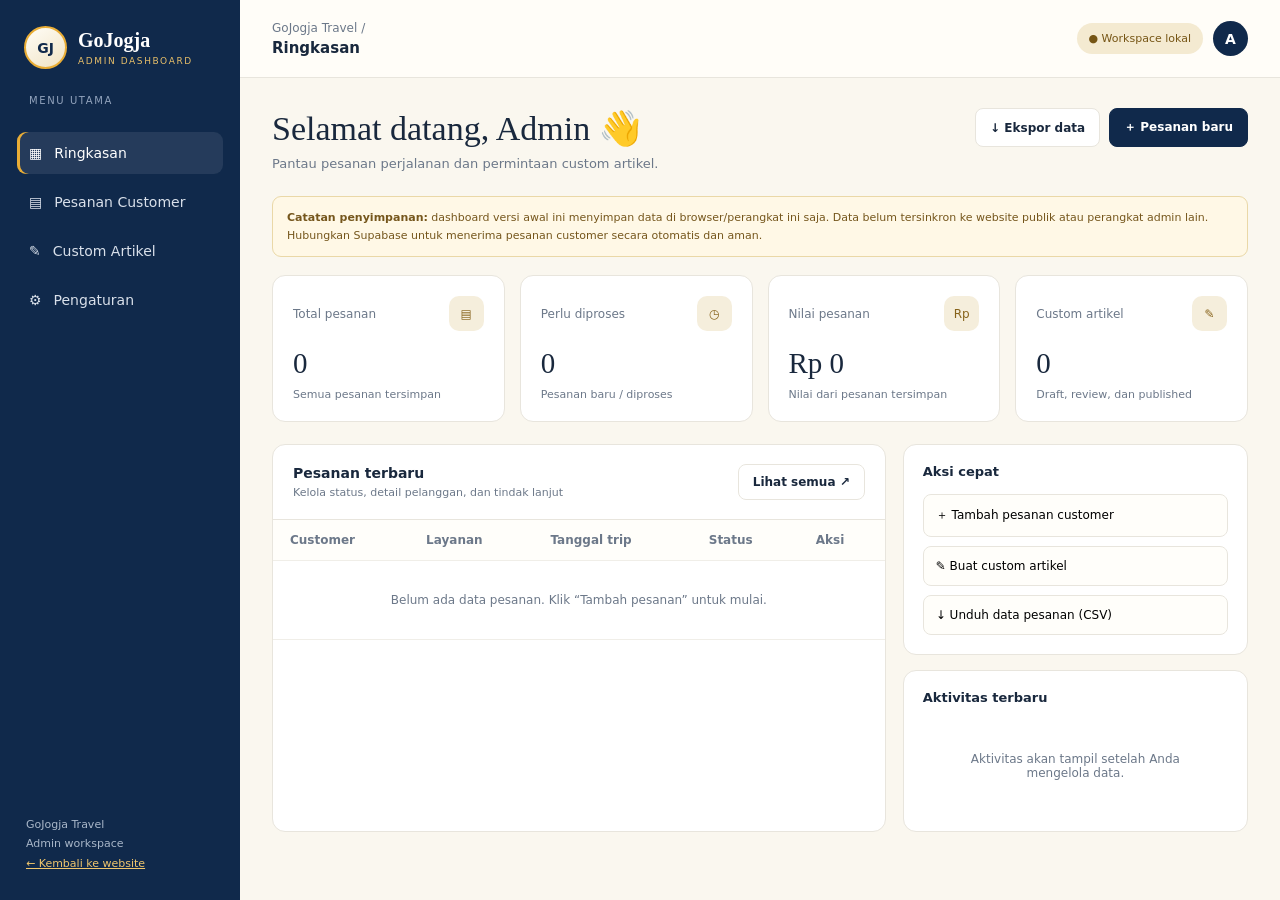
==== admin.html @ 38ef1071 "Add GoJogja Travel admin dashboard for customer orders and custom articles" ====
<!doctype html>
<html lang="id">
<head>
<meta charset="utf-8"><meta name="viewport" content="width=device-width,initial-scale=1">
<meta name="robots" content="noindex,nofollow"><meta name="theme-color" content="#10294b">
<title>Admin Dashboard — GoJogja Travel</title>
<style>
:root{--navy:#10294b;--gold:#e9ad36;--cream:#faf7ef;--ink:#19283d;--muted:#6c7889;--line:#e8e5dd;--white:#fff}*{box-sizing:border-box}body{margin:0;background:var(--cream);color:var(--ink);font:14px Inter,system-ui,-apple-system,Segoe UI,sans-serif}button,input,select,textarea{font:inherit}button{cursor:pointer}.layout{min-height:100vh;display:grid;grid-template-columns:240px 1fr}.side{background:var(--navy);color:white;padding:26px 17px;display:flex;flex-direction:column;gap:26px}.brand{display:flex;align-items:center;gap:11px;padding:0 7px}.brand-mark{width:43px;height:43px;border-radius:50%;background:linear-gradient(145deg,#fffdf7,#f0e3c4);color:var(--navy);border:2px solid var(--gold);display:grid;place-items:center;font-weight:900}.brand b{display:block;font:600 20px Georgia,serif}.brand small{display:block;color:#e8bf69;font-size:9px;letter-spacing:1.6px;margin-top:4px}.side-label{color:#93a4bd;font-size:10px;letter-spacing:1.6px;padding:0 12px}.nav{display:grid;gap:7px}.nav button{background:transparent;border:0;color:#d9e0ea;text-align:left;padding:13px 12px;border-radius:9px;display:flex;gap:12px;align-items:center}.nav button.active,.nav button:hover{background:#ffffff16;color:white}.nav button.active{box-shadow:inset 3px 0 var(--gold)}.side-foot{margin-top:auto;color:#a9b7c9;font-size:11px;line-height:1.8;padding:0 9px}.side-foot a{color:#f0c66c}.main{min-width:0}.top{height:78px;background:#fffdf8;border-bottom:1px solid var(--line);padding:0 32px;display:flex;align-items:center;justify-content:space-between;gap:20px}.crumb{font-size:12px;color:var(--muted)}.crumb b{color:var(--ink);font-size:15px;display:block;margin-top:4px}.top-actions{display:flex;align-items:center;gap:10px}.pill{background:#f4ead1;color:#765515;border-radius:30px;padding:9px 12px;font-size:11px}.avatar{width:35px;height:35px;background:var(--navy);color:white;border-radius:50%;display:grid;place-items:center;font-weight:700}.content{padding:30px 32px;max-width:1500px;margin:auto}.page-head{display:flex;justify-content:space-between;align-items:flex-start;gap:18px;margin-bottom:25px}.page-head h1{font:500 clamp(25px,3vw,34px) Georgia,serif;margin:0 0 8px}.page-head p{margin:0;color:var(--muted);font-size:13px}.btn{border:1px solid var(--line);background:white;padding:10px 14px;border-radius:8px;color:var(--ink);font-weight:650;font-size:12px}.btn.primary{background:var(--navy);color:white;border-color:var(--navy)}.btn.gold{background:var(--gold);border-color:var(--gold)}.stats{display:grid;grid-template-columns:repeat(4,minmax(0,1fr));gap:15px;margin-bottom:22px}.stat,.panel{background:white;border:1px solid var(--line);border-radius:13px;padding:20px}.stat-top{display:flex;align-items:center;justify-content:space-between;color:var(--muted);font-size:12px}.stat-icon{width:35px;height:35px;background:#f5eedc;border-radius:10px;display:grid;place-items:center;color:#87631b}.stat strong{display:block;font:500 29px Georgia,serif;margin:16px 0 5px}.stat small{color:var(--muted);font-size:11px}.grid{display:grid;grid-template-columns:minmax(0,1.6fr) minmax(270px,.9fr);gap:17px}.panel{padding:0;overflow:hidden}.panel-head{display:flex;align-items:center;justify-content:space-between;padding:19px 20px;border-bottom:1px solid var(--line);gap:12px}.panel-head h2{font-size:14px;margin:0}.panel-head p{font-size:11px;color:var(--muted);margin:5px 0 0}.table-wrap{overflow:auto}table{width:100%;border-collapse:collapse;white-space:nowrap}th,td{text-align:left;padding:13px 17px;border-bottom:1px solid #f0eee8;font-size:12px}th{color:var(--muted);font-weight:600;background:#fffefa}td{vertical-align:middle}.customer{font-weight:700}.sub{display:block;color:var(--muted);font-size:10px;margin-top:4px}.status{display:inline-block;border-radius:30px;padding:6px 9px;font-size:10px;font-weight:700;background:#f3ead2;color:#805c13}.status.Baru{background:#e9f1ff;color:#295a9d}.status.Diproses{background:#fff0d5;color:#8a5c00}.status.Selesai{background:#e0f4e8;color:#1c7040}.status.Dibatalkan{background:#fde8e7;color:#a33c36}.status.Published{background:#e0f4e8;color:#1c7040}.status.Draft{background:#edf0f4;color:#576477}.status.Review{background:#fff0d5;color:#8a5c00}.filters{display:flex;gap:8px;flex-wrap:wrap;padding:14px 17px;border-bottom:1px solid var(--line)}input,select,textarea{width:100%;border:1px solid #deded9;border-radius:8px;padding:10px 11px;background:white;color:var(--ink);outline:none}input:focus,select:focus,textarea:focus{border-color:#b88a2e;box-shadow:0 0 0 3px #e9ad3622}.filters input{max-width:260px}.filters select{max-width:170px}.side-card{padding:19px}.side-card h3{font-size:13px;margin:0 0 15px}.activity{display:grid;gap:17px}.activity-item{display:flex;gap:11px;font-size:12px;line-height:1.5}.dot{width:9px;height:9px;border-radius:50%;background:var(--gold);margin-top:5px;flex-shrink:0}.activity-item small{display:block;color:var(--muted);font-size:10px;margin-top:4px}.quick{display:grid;gap:9px}.quick button{text-align:left;display:flex;align-items:center;gap:10px;padding:12px;border:1px solid var(--line);background:#fffefa;border-radius:8px;font-size:12px}.quick button:hover{border-color:#cba34e}.section-hidden{display:none!important}.toolbar{display:flex;gap:9px;flex-wrap:wrap}.article-list{display:grid;gap:10px;padding:16px}.article-row{border:1px solid var(--line);border-radius:10px;padding:14px;display:flex;align-items:center;gap:13px;justify-content:space-between}.article-row h3{font-size:13px;margin:0 0 5px}.article-row p{font-size:11px;color:var(--muted);margin:0}.article-actions{display:flex;gap:7px;flex-shrink:0}.empty{padding:32px;text-align:center;color:var(--muted);font-size:12px}.notice{border:1px solid #ead8a7;background:#fff8e6;padding:12px 14px;border-radius:9px;font-size:11px;line-height:1.6;color:#75561c;margin-bottom:18px}.modal-backdrop{position:fixed;inset:0;background:#07162bc4;display:none;align-items:center;justify-content:center;padding:18px;z-index:10}.modal-backdrop.open{display:flex}.modal{width:min(620px,100%);max-height:90vh;overflow:auto;background:#fffdf8;border-radius:15px;padding:23px}.modal-head{display:flex;justify-content:space-between;align-items:center;margin-bottom:18px}.modal-head h2{font:500 23px Georgia,serif;margin:0}.x{border:0;background:transparent;font-size:24px}.form-grid{display:grid;grid-template-columns:1fr 1fr;gap:13px}.field{display:grid;gap:6px;font-size:11px;font-weight:700;color:#566173}.field.full{grid-column:1/-1}.field textarea{min-height:100px;resize:vertical}.modal-actions{display:flex;justify-content:flex-end;gap:8px;margin-top:18px}.toast{position:fixed;bottom:22px;right:22px;background:var(--navy);color:white;padding:13px 17px;border-radius:9px;box-shadow:0 10px 35px #0002;display:none;z-index:20;font-size:12px}.toast.show{display:block}.mobile-menu{display:none}
@media(max-width:1000px){.layout{grid-template-columns:205px 1fr}.content{padding:24px 20px}.top{padding:0 20px}.stats{grid-template-columns:repeat(2,minmax(0,1fr))}.grid{grid-template-columns:1fr}.grid .side-panels{display:grid;grid-template-columns:1fr 1fr;gap:15px}}
@media(max-width:680px){.layout{display:block}.side{position:fixed;z-index:8;inset:0 auto 0 0;width:260px;transform:translateX(-105%);transition:transform .2s;box-shadow:15px 0 40px #0002}.side.open{transform:translateX(0)}.mobile-menu{display:inline-block;border:1px solid var(--line);background:white;border-radius:8px;padding:8px 10px}.top{height:68px;padding:0 14px}.top-actions .pill{display:none}.crumb{display:none}.content{padding:22px 13px}.page-head{align-items:center}.page-head p{line-height:1.5}.page-head .btn{white-space:nowrap}.stats{gap:9px}.stat{padding:14px}.stat strong{font-size:25px;margin:13px 0 4px}.stat-top{font-size:10px}.stat-icon{width:29px;height:29px}.grid .side-panels{grid-template-columns:1fr}.form-grid{grid-template-columns:1fr}.field.full{grid-column:auto}.panel-head{padding:15px}.filters{padding:12px}.filters input,.filters select{max-width:none;flex:1;min-width:130px}.article-row{align-items:flex-start;flex-direction:column}.article-actions{width:100%}.article-actions .btn{flex:1}.page-head .toolbar{flex-direction:column}.page-head .toolbar .btn{width:100%}}
</style>
</head>
<body>
<div class="layout">
<aside class="side" id="sidebar"><div class="brand"><div class="brand-mark">GJ</div><div><b>GoJogja</b><small>ADMIN DASHBOARD</small></div></div>
<div class="side-label">MENU UTAMA</div><nav class="nav"><button class="active" data-view="overview">▦ <span>Ringkasan</span></button><button data-view="orders">▤ <span>Pesanan Customer</span></button><button data-view="articles">✎ <span>Custom Artikel</span></button><button data-view="settings">⚙ <span>Pengaturan</span></button></nav>
<div class="side-foot">GoJogja Travel<br>Admin workspace<br><a href="index.html">← Kembali ke website</a></div></aside>
<div class="main"><header class="top"><div style="display:flex;align-items:center;gap:12px"><button class="mobile-menu" id="mobileMenu" aria-label="Buka menu">☰</button><div class="crumb">GoJogja Travel / <b id="crumbTitle">Ringkasan</b></div></div><div class="top-actions"><span class="pill">● Workspace lokal</span><div class="avatar">A</div></div></header>
<main class="content">
<section id="view-overview">
<div class="page-head"><div><h1>Selamat datang, Admin 👋</h1><p>Pantau pesanan perjalanan dan permintaan custom artikel.</p></div><div class="toolbar"><button class="btn" id="exportAll">↓ Ekspor data</button><button class="btn primary" id="newOrderTop">＋ Pesanan baru</button></div></div>
<div class="notice"><b>Catatan penyimpanan:</b> dashboard versi awal ini menyimpan data di browser/perangkat ini saja. Data belum tersinkron ke website publik atau perangkat admin lain. Hubungkan Supabase untuk menerima pesanan customer secara otomatis dan aman.</div>
<div class="stats"><div class="stat"><div class="stat-top">Total pesanan <span class="stat-icon">▤</span></div><strong id="statOrders">0</strong><small>Semua pesanan tersimpan</small></div><div class="stat"><div class="stat-top">Perlu diproses <span class="stat-icon">◷</span></div><strong id="statPending">0</strong><small>Pesanan baru / diproses</small></div><div class="stat"><div class="stat-top">Nilai pesanan <span class="stat-icon">Rp</span></div><strong id="statRevenue">Rp0</strong><small>Nilai dari pesanan tersimpan</small></div><div class="stat"><div class="stat-top">Custom artikel <span class="stat-icon">✎</span></div><strong id="statArticles">0</strong><small>Draft, review, dan published</small></div></div>
<div class="grid"><div class="panel"><div class="panel-head"><div><h2>Pesanan terbaru</h2><p>Kelola status, detail pelanggan, dan tindak lanjut</p></div><button class="btn" data-goto="orders">Lihat semua ↗</button></div><div class="table-wrap"><table><thead><tr><th>Customer</th><th>Layanan</th><th>Tanggal trip</th><th>Status</th><th>Aksi</th></tr></thead><tbody id="recentRows"></tbody></table></div></div>
<div class="side-panels"><div class="panel side-card"><h3>Aksi cepat</h3><div class="quick"><button id="quickOrder">＋ Tambah pesanan customer</button><button id="quickArticle">✎ Buat custom artikel</button><button id="quickExport">↓ Unduh data pesanan (CSV)</button></div></div><div class="panel side-card" style="margin-top:15px"><h3>Aktivitas terbaru</h3><div class="activity" id="activity"><div class="empty">Aktivitas akan tampil setelah Anda mengelola data.</div></div></div></div></div>
</section>
<section id="view-orders" class="section-hidden">
<div class="page-head"><div><h1>Pesanan Customer</h1><p>Catat permintaan perjalanan dan perbarui progresnya.</p></div><div class="toolbar"><button class="btn" id="exportOrders">↓ Ekspor CSV</button><button class="btn primary" id="newOrder">＋ Tambah pesanan</button></div></div>
<div class="notice">Pesanan yang dikirim melalui formulir publik saat ini membuka WhatsApp. Agar pesanan masuk otomatis ke daftar ini, formulir website perlu dihubungkan ke database backend (misalnya Supabase).</div>
<div class="panel"><div class="filters"><input id="orderSearch" placeholder="Cari nama, ID, WhatsApp…"><select id="statusFilter"><option value="">Semua status</option><option>Baru</option><option>Diproses</option><option>Selesai</option><option>Dibatalkan</option></select><select id="serviceFilter"><option value="">Semua layanan</option><option>Paket wisata</option><option>Private trip</option><option>Travel antar kota</option><option>Airport transfer</option><option>Custom trip</option></select></div><div class="table-wrap"><table><thead><tr><th>ID / Customer</th><th>Kontak</th><th>Layanan</th><th>Tanggal</th><th>Jumlah</th><th>Estimasi</th><th>Status</th><th>Aksi</th></tr></thead><tbody id="orderRows"></tbody></table></div></div>
</section>
<section id="view-articles" class="section-hidden">
<div class="page-head"><div><h1>Custom Artikel</h1><p>Kelola brief artikel dari customer, status penulisan, dan publikasi.</p></div><div class="toolbar"><button class="btn primary" id="newArticle">＋ Buat artikel</button></div></div>
<div class="notice">Artikel yang dibuat di sini tersimpan sebagai data dashboard lokal. Tombol publikasi belum mengunggah artikel ke website; integrasi CMS atau GitHub diperlukan untuk publikasi otomatis.</div>
<div class="panel"><div class="filters"><input id="articleSearch" placeholder="Cari judul, customer, kata kunci…"><select id="articleStatusFilter"><option value="">Semua status</option><option>Draft</option><option>Review</option><option>Published</option></select></div><div class="article-list" id="articleRows"></div></div>
</section>
<section id="view-settings" class="section-hidden">
<div class="page-head"><div><h1>Pengaturan</h1><p>Preferensi dashboard dan ekspor cadangan data.</p></div></div>
<div class="panel side-card"><h3>Profil workspace</h3><p style="color:var(--muted);font-size:12px;line-height:1.8">GoJogja Travel · Admin Dashboard<br>Versi awal tanpa autentikasi backend.</p><div class="notice">Penting: jangan gunakan dashboard ini untuk menyimpan data sensitif customer di komputer bersama. Sebelum dipakai operasional sungguhan, aktifkan login admin, aturan akses database, dan backup.</div><div class="toolbar"><button class="btn primary" id="settingsExport">Ekspor backup JSON</button><button class="btn" id="clearDemo">Hapus semua data lokal</button></div></div>
</section>
</main></div></div>
<div class="modal-backdrop" id="orderModal"><div class="modal"><div class="modal-head"><h2 id="orderModalTitle">Tambah pesanan</h2><button class="x" data-close="orderModal">×</button></div><form id="orderForm"><input type="hidden" id="orderId"><div class="form-grid"><label class="field">Nama customer<input id="customer" required placeholder="Nama lengkap"></label><label class="field">WhatsApp<input id="phone" placeholder="08xxxxxxxxxx"></label><label class="field">Layanan<select id="serviceInput"><option>Paket wisata</option><option>Private trip</option><option>Travel antar kota</option><option>Airport transfer</option><option>Custom trip</option></select></label><label class="field">Tanggal perjalanan<input id="tripDate" type="date"></label><label class="field">Jumlah wisatawan<input id="travellers" placeholder="Contoh: 4 orang"></label><label class="field">Estimasi harga (Rp)<input id="price" type="number" min="0" step="1000" placeholder="0"></label><label class="field">Status<select id="orderStatus"><option>Baru</option><option>Diproses</option><option>Selesai</option><option>Dibatalkan</option></select></label><label class="field">Sumber pesanan<select id="source"><option>WhatsApp</option><option>Website</option><option>Instagram</option><option>Lainnya</option></select></label><label class="field full">Catatan / kebutuhan customer<textarea id="orderNotes" placeholder="Destinasi, penjemputan, kebutuhan khusus, dan lain-lain"></textarea></label></div><div class="modal-actions"><button type="button" class="btn" data-close="orderModal">Batal</button><button class="btn primary" type="submit">Simpan pesanan</button></div></form></div></div>
<div class="modal-backdrop" id="articleModal"><div class="modal"><div class="modal-head"><h2 id="articleModalTitle">Buat custom artikel</h2><button class="x" data-close="articleModal">×</button></div><form id="articleForm"><input type="hidden" id="articleId"><div class="form-grid"><label class="field">Nama customer<input id="articleCustomer" required placeholder="Nama pemesan"></label><label class="field">Kontak WhatsApp<input id="articlePhone" placeholder="08xxxxxxxxxx"></label><label class="field full">Judul artikel<input id="articleTitle" required placeholder="Judul atau topik artikel"></label><label class="field">Kategori<select id="articleCategory"><option>Travel & Wisata</option><option>SEO & Blog</option><option>Promosi Bisnis</option><option>Berita</option><option>Lainnya</option></select></label><label class="field">Kata kunci SEO<input id="articleKeywords" placeholder="wisata Jogja, paket tour"></label><label class="field">Status<select id="articleStatus"><option>Draft</option><option>Review</option><option>Published</option></select></label><label class="field">Deadline<input id="articleDeadline" type="date"></label><label class="field full">Brief / isi artikel<textarea id="articleBody" placeholder="Tujuan artikel, gaya bahasa, panjang, referensi, tautan, CTA…"></textarea></label></div><div class="modal-actions"><button type="button" class="btn" data-close="articleModal">Batal</button><button class="btn primary" type="submit">Simpan artikel</button></div></form></div></div>
<div class="toast" id="toast"></div>
<script>
(function(){
const $=id=>document.getElementById(id), keyOrders='gojogja_admin_orders_v1',keyArticles='gojogja_admin_articles_v1',keyActivity='gojogja_admin_activity_v1';
let orders=load(keyOrders,[]),articles=load(keyArticles,[]),activity=load(keyActivity,[]);
function load(k,f){try{return JSON.parse(localStorage.getItem(k))||f}catch{return f}}
function save(){localStorage.setItem(keyOrders,JSON.stringify(orders));localStorage.setItem(keyArticles,JSON.stringify(articles));localStorage.setItem(keyActivity,JSON.stringify(activity))}
function esc(v){return String(v??'').replace(/[&<>"']/g,c=>({'&':'&amp;','<':'&lt;','>':'&gt;','"':'&quot;',"'":'&#39;'}[c]))}
function money(n){return new Intl.NumberFormat('id-ID',{style:'currency',currency:'IDR',maximumFractionDigits:0}).format(Number(n)||0)}
function date(v){if(!v)return '—';try{return new Date(v+'T00:00:00').toLocaleDateString('id-ID',{day:'numeric',month:'short',year:'numeric'})}catch{return v}}
function id(prefix){return prefix+'-'+Date.now().toString().slice(-7)}
function notify(s){$('toast').textContent=s;$('toast').classList.add('show');setTimeout(()=>$('toast').classList.remove('show'),2500)}
function log(s){activity.unshift({text:s,at:new Date().toISOString()});activity=activity.slice(0,8);save()}
function status(s){return '<span class="status '+esc(s)+'">'+esc(s)+'</span>'}
function show(view){document.querySelectorAll('[id^="view-"]').forEach(n=>n.classList.add('section-hidden'));$('view-'+view).classList.remove('section-hidden');document.querySelectorAll('[data-view]').forEach(b=>b.classList.toggle('active',b.dataset.view===view));$('crumbTitle').textContent=({overview:'Ringkasan',orders:'Pesanan Customer',articles:'Custom Artikel',settings:'Pengaturan'})[view];$('sidebar').classList.remove('open');render()}
document.querySelectorAll('[data-view]').forEach(b=>b.addEventListener('click',()=>show(b.dataset.view)));document.querySelectorAll('[data-goto]').forEach(b=>b.addEventListener('click',()=>show(b.dataset.goto)));$('mobileMenu').onclick=()=>$('sidebar').classList.toggle('open');
function render(){renderStats();renderOrders();renderRecent();renderArticles();renderActivity()}
function renderStats(){$('statOrders').textContent=orders.length;$('statPending').textContent=orders.filter(o=>['Baru','Diproses'].includes(o.status)).length;$('statRevenue').textContent=money(orders.reduce((s,o)=>s+(Number(o.price)||0),0));$('statArticles').textContent=articles.length}
function renderRecent(){let arr=orders.slice().reverse().slice(0,5);$('recentRows').innerHTML=arr.length?arr.map(o=>'<tr><td><span class="customer">'+esc(o.customer)+'</span><span class="sub">'+esc(o.id)+'</span></td><td>'+esc(o.service)+'</td><td>'+date(o.tripDate)+'</td><td>'+status(o.status)+'</td><td><button class="btn" data-edit-order="'+esc(o.id)+'">Detail</button></td></tr>').join(''):'<tr><td colspan="5" class="empty">Belum ada data pesanan. Klik “Tambah pesanan” untuk mulai.</td></tr>'}
function renderOrders(){let q=($('orderSearch').value||'').toLowerCase(),st=$('statusFilter').value,sv=$('serviceFilter').value;let arr=orders.filter(o=>(!q||[o.id,o.customer,o.phone].join(' ').toLowerCase().includes(q))&&(!st||o.status===st)&&(!sv||o.service===sv));$('orderRows').innerHTML=arr.length?arr.slice().reverse().map(o=>'<tr><td><b>'+esc(o.id)+'</b><span class="sub customer">'+esc(o.customer)+'</span></td><td>'+esc(o.phone||'—')+'</td><td>'+esc(o.service)+'</td><td>'+date(o.tripDate)+'</td><td>'+esc(o.travellers||'—')+'</td><td>'+money(o.price)+'</td><td>'+status(o.status)+'</td><td><div class="toolbar"><button class="btn" data-edit-order="'+esc(o.id)+'">Edit</button><button class="btn" data-wa="'+esc(o.id)+'">WA</button></div></td></tr>').join(''):'<tr><td colspan="8" class="empty">Tidak ada pesanan yang cocok.</td></tr>'}
function renderArticles(){let q=($('articleSearch').value||'').toLowerCase(),st=$('articleStatusFilter').value;let arr=articles.filter(a=>(!q||[a.title,a.customer,a.keywords].join(' ').toLowerCase().includes(q))&&(!st||a.status===st));$('articleRows').innerHTML=arr.length?arr.slice().reverse().map(a=>'<article class="article-row"><div><h3>'+esc(a.title)+'</h3><p>'+esc(a.customer)+' · '+esc(a.category)+' · Deadline: '+date(a.deadline)+' · '+status(a.status)+'</p><p style="margin-top:7px">SEO: '+esc(a.keywords||'Belum diisi')+'</p></div><div class="article-actions"><button class="btn" data-edit-article="'+esc(a.id)+'">Edit</button><button class="btn" data-copy-article="'+esc(a.id)+'">Salin brief</button><button class="btn" data-delete-article="'+esc(a.id)+'">Hapus</button></div></article>').join(''):'<div class="empty">Belum ada custom artikel. Klik “Buat artikel” untuk menambahkan permintaan.</div>'}
function renderActivity(){$('activity').innerHTML=activity.length?activity.slice(0,5).map(a=>'<div class="activity-item"><span class="dot"></span><div>'+esc(a.text)+'<small>'+new Date(a.at).toLocaleString('id-ID',{dateStyle:'medium',timeStyle:'short'})+'</small></div></div>').join(''):'<div class="empty">Aktivitas akan tampil setelah Anda mengelola data.</div>'}
function openModal(id){$(id).classList.add('open')}function closeModal(id){$(id).classList.remove('open')}document.querySelectorAll('[data-close]').forEach(b=>b.onclick=()=>closeModal(b.dataset.close));document.querySelectorAll('.modal-backdrop').forEach(m=>m.addEventListener('click',e=>{if(e.target===m)closeModal(m.id)}));
function resetOrder(){ $('orderForm').reset();$('orderId').value='';$('orderModalTitle').textContent='Tambah pesanan'}
function openOrder(oid){resetOrder();if(oid){let o=orders.find(x=>x.id===oid);if(!o)return;$('orderModalTitle').textContent='Edit '+o.id;['id','customer','phone','service','tripDate','travellers','price','status','source','notes'].forEach(k=>{let map={id:'orderId',service:'serviceInput',status:'orderStatus',notes:'orderNotes'};let el=$(map[k]||k);el.value=o[k]??''})}openModal('orderModal')}
$('newOrder').onclick=$('newOrderTop').onclick=$('quickOrder').onclick=()=>openOrder();
$('orderForm').onsubmit=e=>{e.preventDefault();let oid=$('orderId').value;let o={id:oid||id('GJ'),customer:$('customer').value.trim(),phone:$('phone').value.trim(),service:$('serviceInput').value,tripDate:$('tripDate').value,travellers:$('travellers').value.trim(),price:Number($('price').value)||0,status:$('orderStatus').value,source:$('source').value,notes:$('orderNotes').value.trim(),updatedAt:new Date().toISOString()};if(oid){orders=orders.map(x=>x.id===oid?o:x);log('Pesanan '+oid+' diperbarui')}else{orders.push(o);log('Pesanan baru ditambahkan: '+o.customer)}save();closeModal('orderModal');render();notify('Pesanan berhasil disimpan')};
function resetArticle(){$('articleForm').reset();$('articleId').value='';$('articleModalTitle').textContent='Buat custom artikel'}
function openArticle(aid){resetArticle();if(aid){let a=articles.find(x=>x.id===aid);if(!a)return;$('articleModalTitle').textContent='Edit artikel';Object.entries({articleId:'id',articleCustomer:'customer',articlePhone:'phone',articleTitle:'title',articleCategory:'category',articleKeywords:'keywords',articleStatus:'status',articleDeadline:'deadline',articleBody:'body'}).forEach(([el,k])=>$(el).value=a[k]??'')}openModal('articleModal')}
$('newArticle').onclick=$('quickArticle').onclick=()=>openArticle();
$('articleForm').onsubmit=e=>{e.preventDefault();let aid=$('articleId').value;let a={id:aid||id('ART'),customer:$('articleCustomer').value.trim(),phone:$('articlePhone').value.trim(),title:$('articleTitle').value.trim(),category:$('articleCategory').value,keywords:$('articleKeywords').value.trim(),status:$('articleStatus').value,deadline:$('articleDeadline').value,body:$('articleBody').value.trim(),updatedAt:new Date().toISOString()};if(aid){articles=articles.map(x=>x.id===aid?a:x);log('Custom artikel diperbarui: '+a.title)}else{articles.push(a);log('Custom artikel baru: '+a.title)}save();closeModal('articleModal');render();notify('Artikel berhasil disimpan')};
document.addEventListener('click',e=>{let b=e.target.closest('button');if(!b)return;if(b.dataset.editOrder)openOrder(b.dataset.editOrder);if(b.dataset.editArticle)openArticle(b.dataset.editArticle);if(b.dataset.deleteArticle){if(confirm('Hapus artikel ini dari dashboard lokal?')){articles=articles.filter(a=>a.id!==b.dataset.deleteArticle);log('Artikel dihapus');save();render();notify('Artikel dihapus')}}if(b.dataset.copyArticle){let a=articles.find(x=>x.id===b.dataset.copyArticle);if(a){let s='Judul: '+a.title+'\nCustomer: '+a.customer+'\nKategori: '+a.category+'\nKeyword: '+a.keywords+'\nDeadline: '+a.deadline+'\nBrief:\n'+a.body;navigator.clipboard?.writeText(s).then(()=>notify('Brief disalin')).catch(()=>prompt('Salin brief artikel:',s))}}if(b.dataset.wa){let o=orders.find(x=>x.id===b.dataset.wa);if(o&&o.phone){let p=o.phone.replace(/\D/g,'').replace(/^0/,'62');window.open('https://wa.me/'+p+'?text='+encodeURIComponent('Halo '+o.customer+', kami dari GoJogja Travel ingin menindaklanjuti pesanan '+o.id+' ('+o.service+'). Status saat ini: '+o.status+'.'),'_blank','noopener')}else notify('Nomor WhatsApp customer belum diisi')}});
['orderSearch','statusFilter','serviceFilter'].forEach(id=>$ (id).addEventListener('input',renderOrders));['articleSearch','articleStatusFilter'].forEach(id=>$(id).addEventListener('input',renderArticles));
function csvCell(v){return '"'+String(v??'').replace(/"/g,'""')+'"'}function download(name,content,type){let blob=new Blob([content],{type}),url=URL.createObjectURL(blob),a=document.createElement('a');a.href=url;a.download=name;a.click();URL.revokeObjectURL(url)}
function exportOrders(){let cols=['id','customer','phone','service','tripDate','travellers','price','status','source','notes'];download('gojogja-pesanan.csv',[cols.join(','),...orders.map(o=>cols.map(k=>csvCell(o[k])).join(','))].join('\r\n'),'text/csv;charset=utf-8;');notify('CSV pesanan diunduh')}
$('exportOrders').onclick=$('quickExport').onclick=exportOrders;
$('exportAll').onclick=$('settingsExport').onclick=()=>download('gojogja-backup.json',JSON.stringify({orders,articles,activity,exportedAt:new Date().toISOString()},null,2),'application/json');
$('clearDemo').onclick=()=>{if(confirm('Yakin hapus semua pesanan, custom artikel, dan aktivitas dari browser ini? Tindakan ini tidak bisa dibatalkan.')){orders=[];articles=[];activity=[];save();render();notify('Data lokal dihapus')}};
render();
})();
</script></body></html>
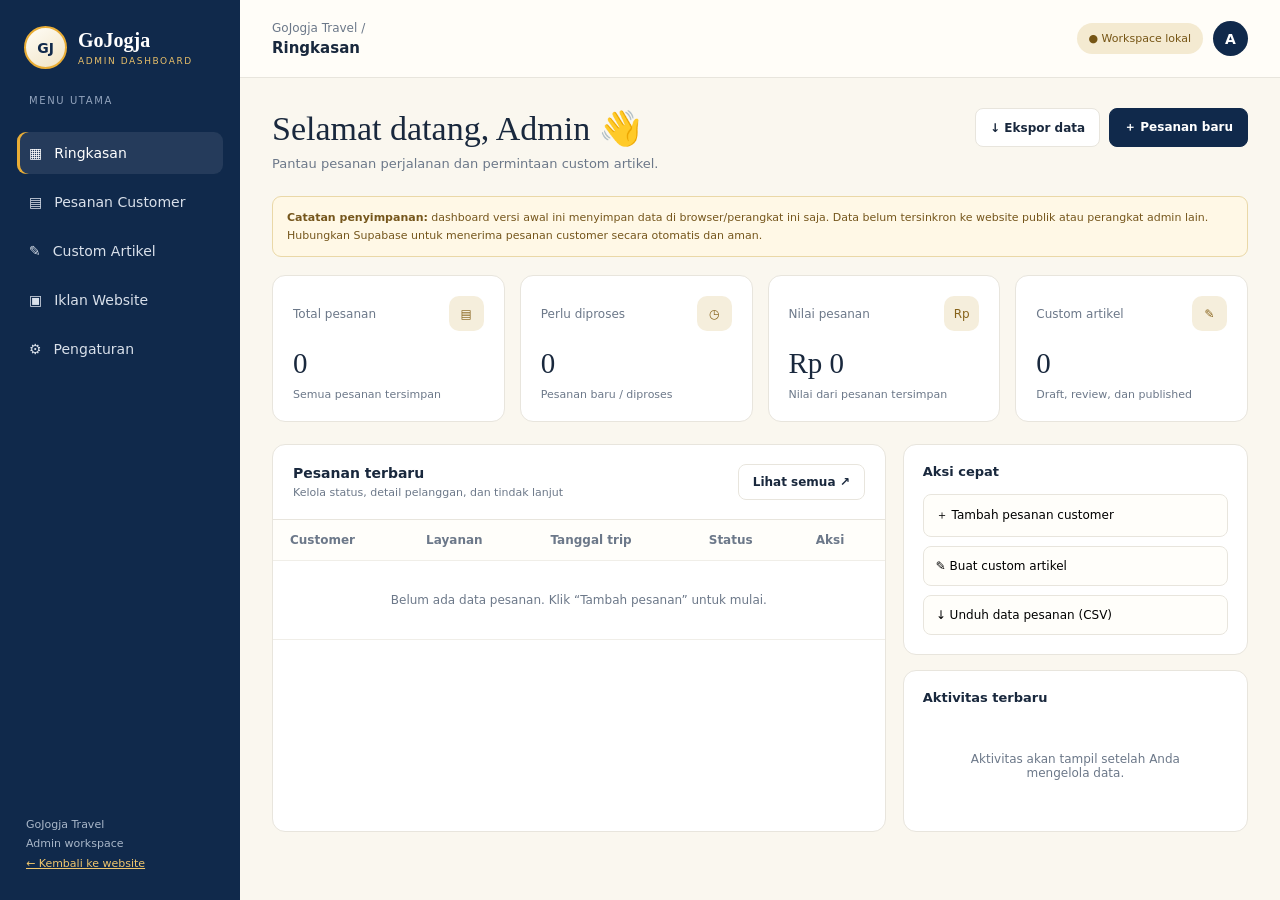
==== commit 630b9bf7: "Add editable advertising management to admin dashboard" ====
--- a/admin.html
+++ b/admin.html
@@ -13,7 +13,7 @@
 <body>
 <div class="layout">
 <aside class="side" id="sidebar"><div class="brand"><div class="brand-mark">GJ</div><div><b>GoJogja</b><small>ADMIN DASHBOARD</small></div></div>
-<div class="side-label">MENU UTAMA</div><nav class="nav"><button class="active" data-view="overview">▦ <span>Ringkasan</span></button><button data-view="orders">▤ <span>Pesanan Customer</span></button><button data-view="articles">✎ <span>Custom Artikel</span></button><button data-view="settings">⚙ <span>Pengaturan</span></button></nav>
+<div class="side-label">MENU UTAMA</div><nav class="nav"><button class="active" data-view="overview">▦ <span>Ringkasan</span></button><button data-view="orders">▤ <span>Pesanan Customer</span></button><button data-view="articles">✎ <span>Custom Artikel</span></button><button data-view="ads">▣ <span>Iklan Website</span></button><button data-view="settings">⚙ <span>Pengaturan</span></button></nav>
 <div class="side-foot">GoJogja Travel<br>Admin workspace<br><a href="index.html">← Kembali ke website</a></div></aside>
 <div class="main"><header class="top"><div style="display:flex;align-items:center;gap:12px"><button class="mobile-menu" id="mobileMenu" aria-label="Buka menu">☰</button><div class="crumb">GoJogja Travel / <b id="crumbTitle">Ringkasan</b></div></div><div class="top-actions"><span class="pill">● Workspace lokal</span><div class="avatar">A</div></div></header>
 <main class="content">
@@ -33,6 +33,19 @@
 <div class="page-head"><div><h1>Custom Artikel</h1><p>Kelola brief artikel dari customer, status penulisan, dan publikasi.</p></div><div class="toolbar"><button class="btn primary" id="newArticle">＋ Buat artikel</button></div></div>
 <div class="notice">Artikel yang dibuat di sini tersimpan sebagai data dashboard lokal. Tombol publikasi belum mengunggah artikel ke website; integrasi CMS atau GitHub diperlukan untuk publikasi otomatis.</div>
 <div class="panel"><div class="filters"><input id="articleSearch" placeholder="Cari judul, customer, kata kunci…"><select id="articleStatusFilter"><option value="">Semua status</option><option>Draft</option><option>Review</option><option>Published</option></select></div><div class="article-list" id="articleRows"></div></div>
+
+</section>
+<section id="view-ads" class="section-hidden">
+<div class="page-head"><div><h1>Iklan Website</h1><p>Atur banner promosi yang ditampilkan pada halaman utama.</p></div></div>
+<div class="panel side-card"><form id="adForm">
+<label class="field">Judul iklan<input id="adTitle" maxlength="90" placeholder="Contoh: Promo Liburan Jogja"></label>
+<label class="field" style="margin-top:14px">Deskripsi iklan<textarea id="adText" rows="3" maxlength="260" placeholder="Tulis pesan promosi singkat"></textarea></label>
+<div class="form-grid" style="margin-top:14px"><label class="field">Teks tombol<input id="adButton" maxlength="40" placeholder="Lihat promo"></label><label class="field">Tautan tombol<input id="adUrl" type="url" placeholder="https://..."></label></div>
+<label class="field" style="margin-top:14px">Warna latar<select id="adColor"><option value="navy">Biru navy</option><option value="gold">Emas</option><option value="cream">Cream</option></select></label>
+<label style="display:flex;gap:10px;align-items:center;margin:16px 0"><input id="adActive" type="checkbox" style="width:auto"> Aktifkan iklan di halaman utama</label>
+<div class="toolbar"><button class="btn primary" type="submit">Simpan iklan</button><button class="btn" type="button" id="adDisable">Nonaktifkan iklan</button><button class="btn" type="button" id="adPreview">Pratinjau</button></div>
+<p class="notice" style="margin-top:18px">Catatan: versi saat ini menyimpan iklan di localStorage browser ini. Iklan tidak otomatis tersinkron ke perangkat pengunjung lain sampai backend/database website dihubungkan.</p><div id="adPreviewBox" style="margin-top:14px"></div>
+</form></div>
 </section>
 <section id="view-settings" class="section-hidden">
 <div class="page-head"><div><h1>Pengaturan</h1><p>Preferensi dashboard dan ekspor cadangan data.</p></div></div>
@@ -44,7 +57,7 @@
 <div class="toast" id="toast"></div>
 <script>
 (function(){
-const $=id=>document.getElementById(id), keyOrders='gojogja_admin_orders_v1',keyArticles='gojogja_admin_articles_v1',keyActivity='gojogja_admin_activity_v1';
+const $=id=>document.getElementById(id), keyOrders='gojogja_admin_orders_v1',keyArticles='gojogja_admin_articles_v1',keyActivity='gojogja_admin_activity_v1',keyAd='gojogja_site_ad_v1';
 let orders=load(keyOrders,[]),articles=load(keyArticles,[]),activity=load(keyActivity,[]);
 function load(k,f){try{return JSON.parse(localStorage.getItem(k))||f}catch{return f}}
 function save(){localStorage.setItem(keyOrders,JSON.stringify(orders));localStorage.setItem(keyArticles,JSON.stringify(articles));localStorage.setItem(keyActivity,JSON.stringify(activity))}
@@ -55,7 +68,7 @@
 function notify(s){$('toast').textContent=s;$('toast').classList.add('show');setTimeout(()=>$('toast').classList.remove('show'),2500)}
 function log(s){activity.unshift({text:s,at:new Date().toISOString()});activity=activity.slice(0,8);save()}
 function status(s){return '<span class="status '+esc(s)+'">'+esc(s)+'</span>'}
-function show(view){document.querySelectorAll('[id^="view-"]').forEach(n=>n.classList.add('section-hidden'));$('view-'+view).classList.remove('section-hidden');document.querySelectorAll('[data-view]').forEach(b=>b.classList.toggle('active',b.dataset.view===view));$('crumbTitle').textContent=({overview:'Ringkasan',orders:'Pesanan Customer',articles:'Custom Artikel',settings:'Pengaturan'})[view];$('sidebar').classList.remove('open');render()}
+function show(view){document.querySelectorAll('[id^="view-"]').forEach(n=>n.classList.add('section-hidden'));$('view-'+view).classList.remove('section-hidden');document.querySelectorAll('[data-view]').forEach(b=>b.classList.toggle('active',b.dataset.view===view));$('crumbTitle').textContent=({overview:'Ringkasan',orders:'Pesanan Customer',articles:'Custom Artikel',ads:'Iklan Website',settings:'Pengaturan'})[view];$('sidebar').classList.remove('open');render()}
 document.querySelectorAll('[data-view]').forEach(b=>b.addEventListener('click',()=>show(b.dataset.view)));document.querySelectorAll('[data-goto]').forEach(b=>b.addEventListener('click',()=>show(b.dataset.goto)));$('mobileMenu').onclick=()=>$('sidebar').classList.toggle('open');
 function render(){renderStats();renderOrders();renderRecent();renderArticles();renderActivity()}
 function renderStats(){$('statOrders').textContent=orders.length;$('statPending').textContent=orders.filter(o=>['Baru','Diproses'].includes(o.status)).length;$('statRevenue').textContent=money(orders.reduce((s,o)=>s+(Number(o.price)||0),0));$('statArticles').textContent=articles.length}
@@ -79,6 +92,13 @@
 $('exportOrders').onclick=$('quickExport').onclick=exportOrders;
 $('exportAll').onclick=$('settingsExport').onclick=()=>download('gojogja-backup.json',JSON.stringify({orders,articles,activity,exportedAt:new Date().toISOString()},null,2),'application/json');
 $('clearDemo').onclick=()=>{if(confirm('Yakin hapus semua pesanan, custom artikel, dan aktivitas dari browser ini? Tindakan ini tidak bisa dibatalkan.')){orders=[];articles=[];activity=[];save();render();notify('Data lokal dihapus')}};
+
+function readAd(){return load(keyAd,{title:'',text:'',button:'',url:'',color:'navy',active:false})}
+function fillAd(){const ad=readAd();$('adTitle').value=ad.title||'';$('adText').value=ad.text||'';$('adButton').value=ad.button||'';$('adUrl').value=ad.url||'';$('adColor').value=ad.color||'navy';$('adActive').checked=!!ad.active}
+function previewAd(){const ad={title:$('adTitle').value.trim(),text:$('adText').value.trim(),button:$('adButton').value.trim(),url:$('adUrl').value.trim(),color:$('adColor').value,active:$('adActive').checked};const box=$('adPreviewBox');box.innerHTML='<div style="border-radius:12px;padding:22px;color:'+(ad.color==='gold'?'#10294b':ad.color==='cream'?'#10294b':'white')+';background:'+(ad.color==='gold'?'#e9ad36':ad.color==='cream'?'#faf6ec':'#10294b')+'"><small>IKLAN / PROMO</small><h2 style="margin:10px 0">'+esc(ad.title||'Judul promosi')+'</h2><p>'+esc(ad.text||'Deskripsi promosi akan tampil di sini.')+'</p>'+(ad.button?'<span style="display:inline-block;padding:10px 13px;background:#fff;color:#10294b;border-radius:6px">'+esc(ad.button)+'</span>':'')+'</div>'}
+$('adForm').onsubmit=e=>{e.preventDefault();const ad={title:$('adTitle').value.trim(),text:$('adText').value.trim(),button:$('adButton').value.trim(),url:$('adUrl').value.trim(),color:$('adColor').value,active:$('adActive').checked,updatedAt:new Date().toISOString()};if(ad.url&&!/^https?:\/\//i.test(ad.url)){notify('Tautan harus diawali http:// atau https://');return}localStorage.setItem(keyAd,JSON.stringify(ad));log('Iklan website diperbarui');previewAd();notify('Iklan disimpan di browser ini')};
+$('adDisable').onclick=()=>{const ad=readAd();ad.active=false;localStorage.setItem(keyAd,JSON.stringify(ad));$('adActive').checked=false;log('Iklan website dinonaktifkan');previewAd();notify('Iklan dinonaktifkan')};
+$('adPreview').onclick=previewAd;fillAd();
 render();
 })();
 </script></body></html>
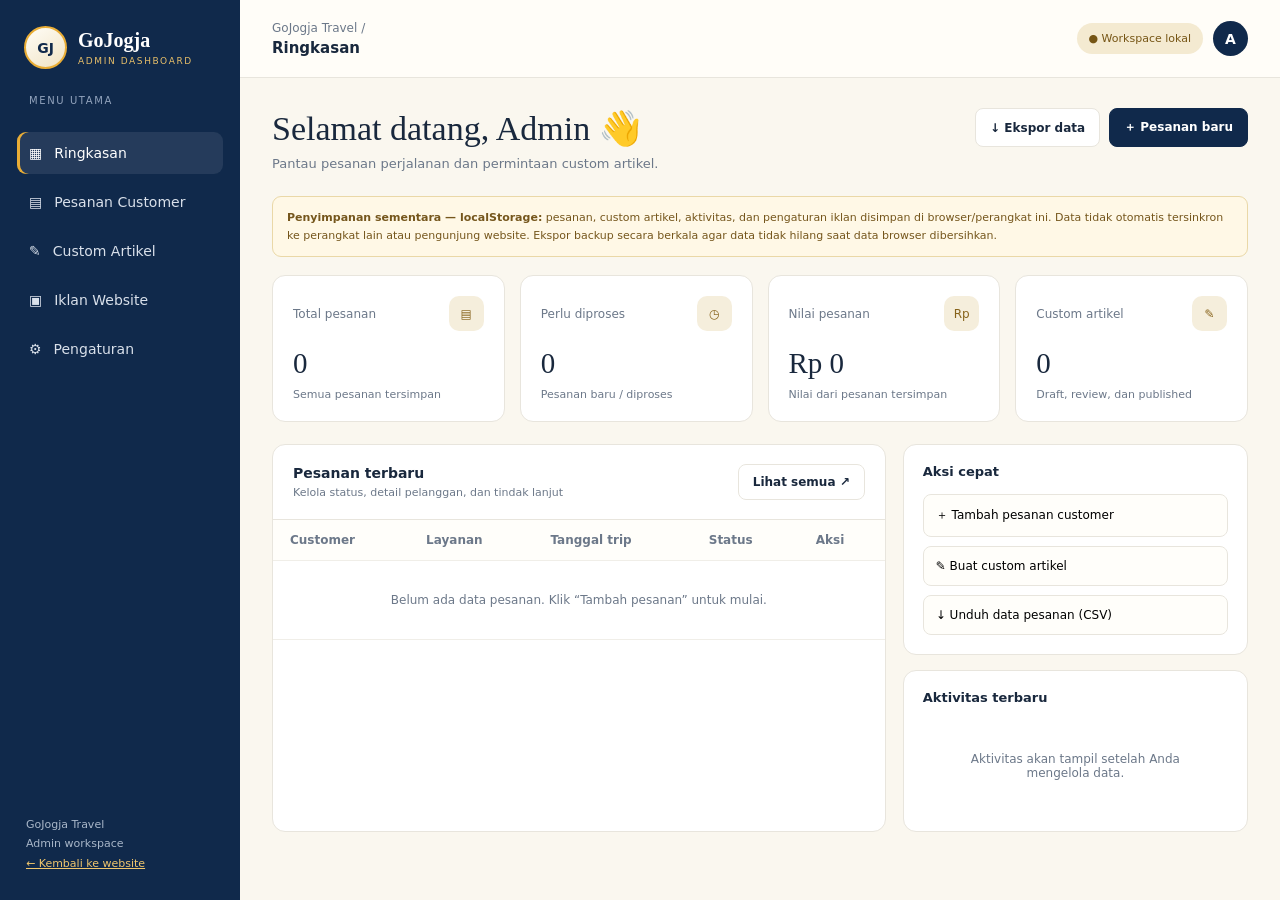
==== commit 759e9f44: "Clarify temporary localStorage storage and backup guidance" ====
--- a/admin.html
+++ b/admin.html
@@ -19,7 +19,7 @@
 <main class="content">
 <section id="view-overview">
 <div class="page-head"><div><h1>Selamat datang, Admin 👋</h1><p>Pantau pesanan perjalanan dan permintaan custom artikel.</p></div><div class="toolbar"><button class="btn" id="exportAll">↓ Ekspor data</button><button class="btn primary" id="newOrderTop">＋ Pesanan baru</button></div></div>
-<div class="notice"><b>Catatan penyimpanan:</b> dashboard versi awal ini menyimpan data di browser/perangkat ini saja. Data belum tersinkron ke website publik atau perangkat admin lain. Hubungkan Supabase untuk menerima pesanan customer secara otomatis dan aman.</div>
+<div class="notice"><b>Penyimpanan sementara — localStorage:</b> pesanan, custom artikel, aktivitas, dan pengaturan iklan disimpan di browser/perangkat ini. Data tidak otomatis tersinkron ke perangkat lain atau pengunjung website. Ekspor backup secara berkala agar data tidak hilang saat data browser dibersihkan.</div>
 <div class="stats"><div class="stat"><div class="stat-top">Total pesanan <span class="stat-icon">▤</span></div><strong id="statOrders">0</strong><small>Semua pesanan tersimpan</small></div><div class="stat"><div class="stat-top">Perlu diproses <span class="stat-icon">◷</span></div><strong id="statPending">0</strong><small>Pesanan baru / diproses</small></div><div class="stat"><div class="stat-top">Nilai pesanan <span class="stat-icon">Rp</span></div><strong id="statRevenue">Rp0</strong><small>Nilai dari pesanan tersimpan</small></div><div class="stat"><div class="stat-top">Custom artikel <span class="stat-icon">✎</span></div><strong id="statArticles">0</strong><small>Draft, review, dan published</small></div></div>
 <div class="grid"><div class="panel"><div class="panel-head"><div><h2>Pesanan terbaru</h2><p>Kelola status, detail pelanggan, dan tindak lanjut</p></div><button class="btn" data-goto="orders">Lihat semua ↗</button></div><div class="table-wrap"><table><thead><tr><th>Customer</th><th>Layanan</th><th>Tanggal trip</th><th>Status</th><th>Aksi</th></tr></thead><tbody id="recentRows"></tbody></table></div></div>
 <div class="side-panels"><div class="panel side-card"><h3>Aksi cepat</h3><div class="quick"><button id="quickOrder">＋ Tambah pesanan customer</button><button id="quickArticle">✎ Buat custom artikel</button><button id="quickExport">↓ Unduh data pesanan (CSV)</button></div></div><div class="panel side-card" style="margin-top:15px"><h3>Aktivitas terbaru</h3><div class="activity" id="activity"><div class="empty">Aktivitas akan tampil setelah Anda mengelola data.</div></div></div></div></div>
